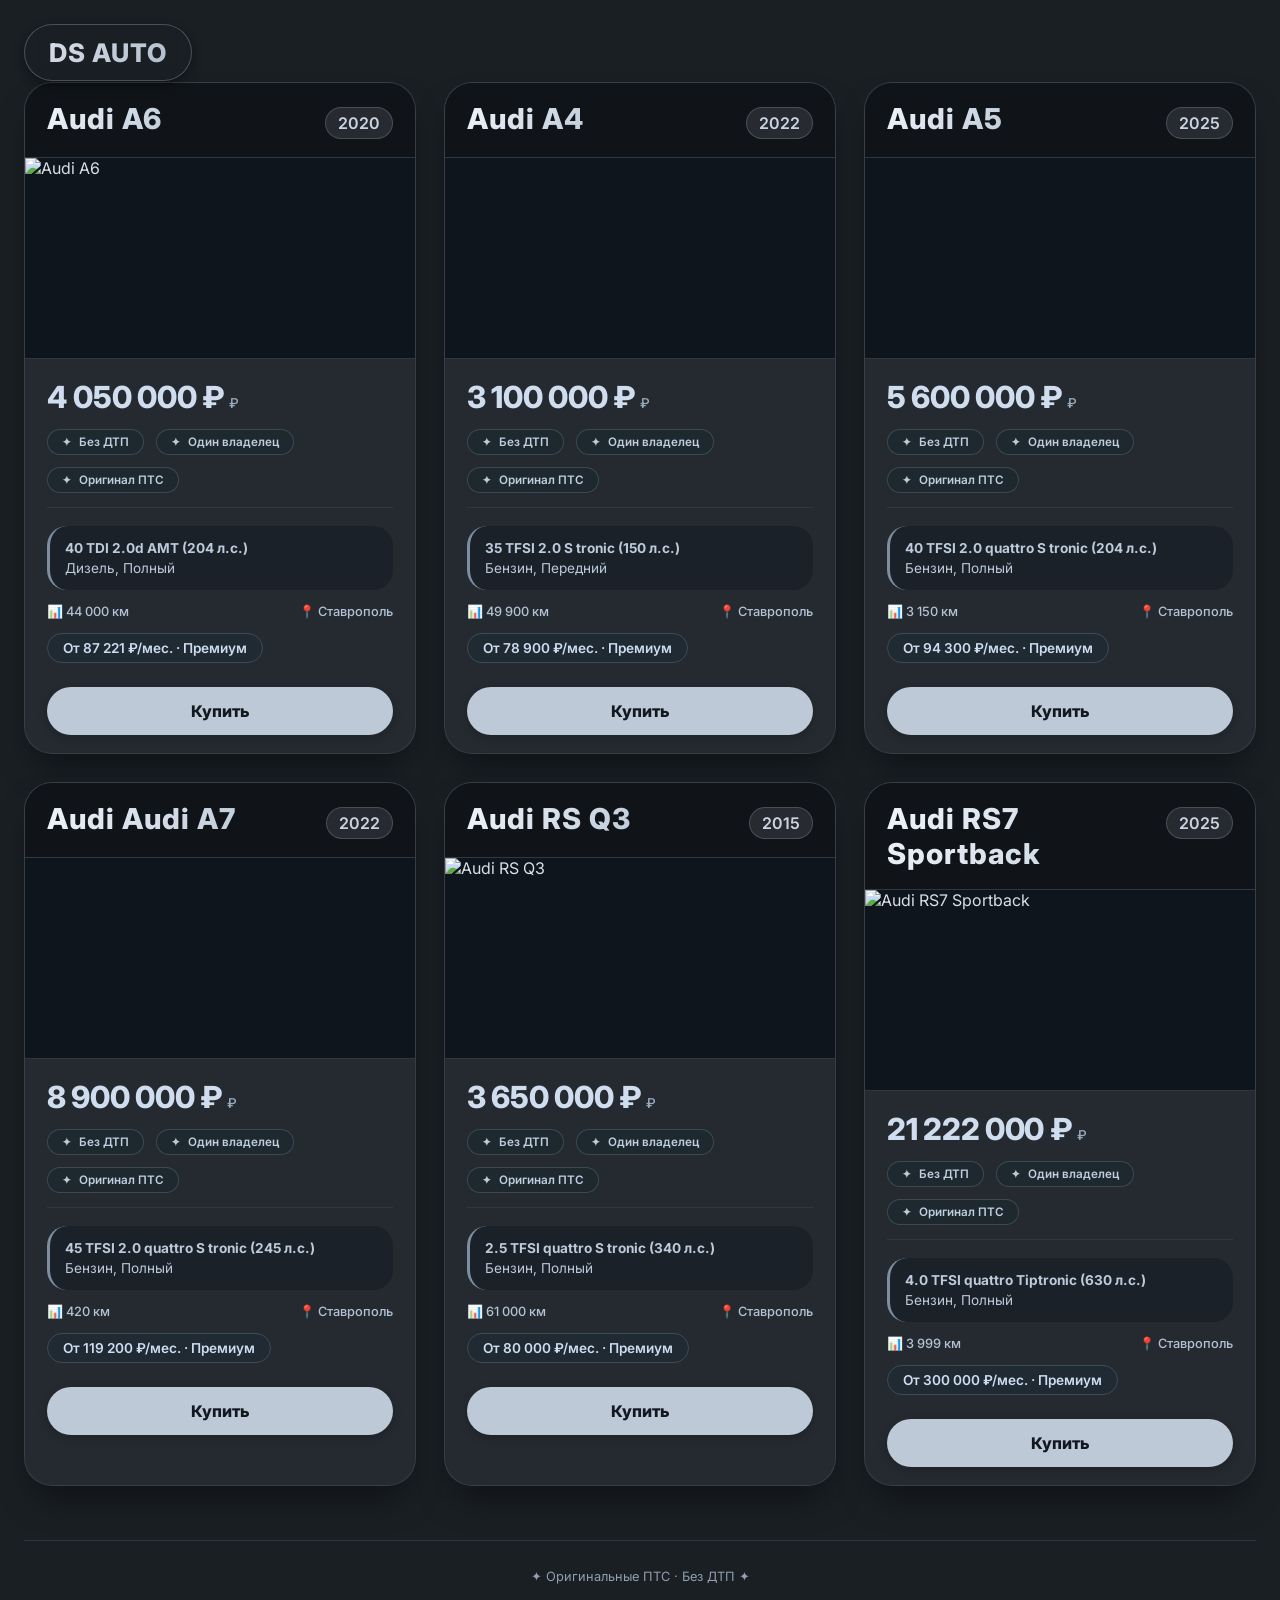
==== audi.html @ 07ce2bf0 "Add files via upload" ====
<!DOCTYPE html>
<html lang="ru">
<head>
    <meta charset="UTF-8">
    <meta name="viewport" content="width=device-width, initial-scale=1.0, user-scalable=yes">
    <title>DS Auto | Премиум автомобили</title>
    <link href="https://fonts.googleapis.com/css2?family=Inter:opsz,wght@14..32,300;14..32,400;14..32,500;14..32,600;14..32,700;14..32,800&display=swap" rel="stylesheet">
</head>
<body>
<link rel="stylesheet" href="css/cars.css">
<a href="main.html" class="logo-button" id="dsLogoBtn">DS AUTO</a>
<div class="container">
    <div class="page-header"></div>
    <div class="cars-grid" id="carsGrid"></div>
    <div class="footer-message">✦ Оригинальные ПТС · Без ДТП  ✦</div>
</div>
<div id="orderModal" class="modal">
    <div class="modal-content">
        <h3>Заказать автомобиль</h3>
        <div class="modal-sub" id="modalCarTitle">Выберите авто в карточке</div>
        <form id="buyerForm">
            <div class="form-group">
                <label> ФИО *</label>
                <input type="text" id="fullName" placeholder="Иванов Иван Петрович" autocomplete="name">
                <div class="error-msg" id="nameError">Укажите корректное ФИО (минимум два слова)</div>
            </div>
            <div class="form-group">
                <label>Номер телефона *</label>
                <input type="tel" id="phone" placeholder="+7 (999) 123-45-67" autocomplete="tel">
                <div class="error-msg" id="phoneError">Введите действующий номер (не менее 10 цифр)</div>
            </div>
            <div class="form-group">
                <label>Электронная почта *</label>
                <input type="email" id="email" placeholder="name@example.com" autocomplete="email">
                <div class="error-msg" id="emailError">Пример: client@dsauto.ru</div>
            </div>
            <div class="modal-buttons">
                <button type="submit" class="submit-btn">Оформить</button>
                <button type="button" class="cancel-btn" id="closeModalBtn">Отмена</button>
            </div>
        </form>
    </div>
</div>
<script>
    const carsData = [
        { brand: "Audi", model: "A6", year: 2020, price: 4050000, monthly: 87221, mileage: "44 000 км", engine: "40 TDI 2.0d AMT (204 л.с.)", fuelDrive: "Дизель, Полный", city: "Ставрополь", dtp: "Без ДТП", owners: "Один владелец", pts: "Оригинал ПТС", imageUrl: "https://avatars.mds.yandex.net/i?id=a0c311f051918c90ac5d1c8fabb1db43d8a12dde-7992926-images-thumbs&n=13", alt: "Audi A6 седан" },
        { brand: "Audi", model: "A4", year: 2022, price: 3100000, monthly: 78900, mileage: "49 900 км", engine: "35 TFSI 2.0 S tronic (150 л.с.)", fuelDrive: "Бензин, Передний", city: "Ставрополь", dtp: "Без ДТП", owners: "Один владелец", pts: "Оригинал ПТС", imageUrl: "https://avatars.mds.yandex.net/i?id=100f61be86f3e7baace656366517707c8abb739d-5577247-images-thumbs&n=13", alt: "A4" },
        { brand: "Audi", model: "A5", year: 2025, price: 5600000, monthly: 94300, mileage: "3 150 км", engine: "40 TFSI 2.0 quattro S tronic (204 л.с.)", fuelDrive: "Бензин, Полный", city: "Ставрополь", dtp: "Без ДТП", owners: "Один владелец", pts: "Оригинал ПТС", imageUrl: "https://avatars.mds.yandex.net/i?id=90ae31c64c3a62662906ea1524fc85106fe3b04d-4073135-images-thumbs&n=13", alt: "Audi A5" },
        { brand: "Audi", model: "Audi A7", year: 2022, price: 8900000, monthly: 119200, mileage: " 420 км", engine: "45 TFSI 2.0 quattro S tronic (245 л.с.)", fuelDrive: "Бензин, Полный", city: "Ставрополь", dtp: "Без ДТП", owners: "Один владелец", pts: "Оригинал ПТС", imageUrl: "https://avatars.mds.yandex.net/i?id=edc2cc7fa2bf9b4891b40d16d32c5d183ebad149-12472657-images-thumbs&n=13", alt: "Audi A7" },
        { brand: "Audi", model: "RS Q3", year: 2015, price: 3650000, monthly: 80000, mileage: "61 000 км", engine: "2.5 TFSI quattro S tronic (340 л.с.)", fuelDrive: "Бензин, Полный", city: "Ставрополь", dtp: "Без ДТП", owners: "Один владелец", pts: "Оригинал ПТС", imageUrl: "https://avatars.mds.yandex.net/i?id=b69d0952398f07074ceabf52a4d0ac27fda48026-5226469-images-thumbs&n=13", alt: "Audi RS Q3" },
        { brand: "Audi", model: "RS7 Sportback", year: 2025, price: 21222000, monthly: 300000, mileage: "3 999 км", engine: "4.0 TFSI quattro Tiptronic (630 л.с.)", fuelDrive: "Бензин, Полный", city: "Ставрополь", dtp: "Без ДТП", owners: "Один владелец", pts: "Оригинал ПТС", imageUrl: "https://avatars.mds.yandex.net/i?id=70d61485719d38b4a7ec6ce88c34633217853bac-5232238-images-thumbs&n=13", alt: "Audi RS7 Sportback" }
    ];

    function formatPrice(price) {
        return price.toLocaleString('ru-RU') + " ₽";
    }

    function showSuccessToast(carName, clientName) {
        const existingToast = document.querySelector('.success-toast');
        if (existingToast) existingToast.remove();
        const toast = document.createElement('div');
        toast.className = 'success-toast';        
        const firstName = clientName.trim().split(/\s+/)[0] || 'Клиент';        
        toast.innerHTML = `
            <div class="toast-icon">✓</div>
            <div class="toast-content">
                <strong>Заявка успешно принята! 🚀</strong>
                <p>${firstName}, ваш запрос на <strong>${carName}</strong> получен.<br>Менеджер DS Auto свяжется с вами в течение 15 минут.</p>
            </div>
        `;
        
        document.body.appendChild(toast);        
        setTimeout(() => {
            toast.classList.add('show');
        }, 10);      
        setTimeout(() => {
            toast.classList.remove('show');
            setTimeout(() => {
                if (toast.parentNode) toast.remove();
            }, 400);
        }, 4800);
    }

    function renderCards() {
        const grid = document.getElementById('carsGrid');
        if (!grid) return;
        grid.innerHTML = '';
        carsData.forEach((car) => {
            const card = document.createElement('div');
            card.className = 'car-card';
            const brandDiv = document.createElement('div');
            brandDiv.className = 'card-brand';
            brandDiv.innerHTML = `
                <div class="brand-name">${car.brand} ${car.model}</div>
                <div class="brand-year">${car.year}</div>
            `;
            
            const imageWrapper = document.createElement('div');
            imageWrapper.className = 'image-wrapper';
            const img = document.createElement('img');
            img.src = car.imageUrl;
            img.alt = car.alt || `${car.brand} ${car.model}`;
            img.className = 'car-image';
            img.loading = "lazy";
            img.onerror = function() {
                this.src = "https://placehold.co/800x500/1a2128/9eb0c2?text=" + encodeURIComponent(car.brand + " " + car.model);
                this.alt = `${car.brand} ${car.model}`;
            };
            imageWrapper.appendChild(img);
            
            const contentDiv = document.createElement('div');
            contentDiv.className = 'card-content';
            
            const priceSpan = document.createElement('div');
            priceSpan.className = 'price';
            priceSpan.innerHTML = `${formatPrice(car.price)} <small>₽</small>`;
            
            const badgesDiv = document.createElement('div');
            badgesDiv.className = 'badge-stats';
            badgesDiv.innerHTML = `
                <span class="chip">${car.dtp}</span>
                <span class="chip">${car.owners}</span>
                <span class="chip">${car.pts}</span>
            `;
            
            const specsDiv = document.createElement('div');
            specsDiv.className = 'specs';
            specsDiv.innerHTML = `<strong>${car.engine}</strong><br>${car.fuelDrive}`;
            const mileLoc = document.createElement('div');
            mileLoc.className = 'mileage-location';
            mileLoc.innerHTML = `
                <span>📊 ${car.mileage}</span>
                <span>📍 ${car.city}</span>
            `;
            
            const monthlySpan = document.createElement('div');
            monthlySpan.className = 'monthly';
            monthlySpan.innerHTML = `От ${car.monthly.toLocaleString('ru-RU')} ₽/мес. · Премиум`; 
            const buyBtn = document.createElement('button');
            buyBtn.className = 'btn-buy';
            buyBtn.innerText = 'Купить';
            buyBtn.addEventListener('click', (e) => {
                e.preventDefault();
                openOrderModal(car);
            });
            
            contentDiv.appendChild(priceSpan);
            contentDiv.appendChild(badgesDiv);
            contentDiv.appendChild(specsDiv);
            contentDiv.appendChild(mileLoc);
            contentDiv.appendChild(monthlySpan);
            contentDiv.appendChild(buyBtn);
            card.appendChild(brandDiv);
            card.appendChild(imageWrapper);
            card.appendChild(contentDiv);
            grid.appendChild(card);
        });
    }

    const modal = document.getElementById('orderModal');
    const modalCarTitleSpan = document.getElementById('modalCarTitle');
    let currentSelectedCar = null;

    function openOrderModal(car) {
        currentSelectedCar = car;
        modalCarTitleSpan.innerText = `${car.brand} ${car.model} · ${car.year}  |  ${formatPrice(car.price)}`;
        document.getElementById('fullName').value = '';
        document.getElementById('phone').value = '';
        document.getElementById('email').value = '';
        hideAllErrors();
        modal.classList.add('active');
    }

    function closeModal() {
        modal.classList.remove('active');
        currentSelectedCar = null;
    }

    function hideAllErrors() {
        document.getElementById('nameError').style.display = 'none';
        document.getElementById('phoneError').style.display = 'none';
        document.getElementById('emailError').style.display = 'none';
    }

    function validateForm() {
        let isValid = true;
        const fullName = document.getElementById('fullName').value.trim();
        const phone = document.getElementById('phone').value.trim();
        const email = document.getElementById('email').value.trim();
        
        const nameWords = fullName.split(/\s+/);
        if (fullName.length < 5 || nameWords.length < 2) {
            document.getElementById('nameError').style.display = 'block';
            isValid = false;
        } else {
            document.getElementById('nameError').style.display = 'none';
        }
        
        const phoneDigits = phone.replace(/[\s\(\)\-\+]/g, '');
        if (phoneDigits.length < 10 || phoneDigits.length > 15 || !/^[\d]+$/.test(phoneDigits)) {
            document.getElementById('phoneError').style.display = 'block';
            isValid = false;
        } else {
            document.getElementById('phoneError').style.display = 'none';
        }
        
        const emailPattern = /^[^\s@]+@([^\s@]+\.)+[^\s@]+$/;
        if (!emailPattern.test(email)) {
            document.getElementById('emailError').style.display = 'block';
            isValid = false;
        } else {
            document.getElementById('emailError').style.display = 'none';
        }
        return isValid;
    }

    const form = document.getElementById('buyerForm');
    form.addEventListener('submit', (e) => {
        e.preventDefault();
        if (!validateForm()) return;
        
        const fullName = document.getElementById('fullName').value.trim();
        const phone = document.getElementById('phone').value.trim();
        const email = document.getElementById('email').value.trim();
        
        const carInfo = currentSelectedCar ? `${currentSelectedCar.brand} ${currentSelectedCar.model} (${currentSelectedCar.year})` : 'Автомобиль DS Auto';
        
        showSuccessToast(carInfo, fullName);
        
        console.log(`✅ Заявка: ${fullName}, ${phone}, ${email}, Авто: ${carInfo}`);
        
        closeModal();
        form.reset();
        hideAllErrors();
    });
    
    window.addEventListener('click', (e) => {
        if (e.target === modal) closeModal();
    });
    document.getElementById('closeModalBtn').addEventListener('click', closeModal);
    
    const nameInp = document.getElementById('fullName');
    const phoneInp = document.getElementById('phone');
    const emailInp = document.getElementById('email');
    nameInp.addEventListener('input', () => document.getElementById('nameError').style.display = 'none');
    phoneInp.addEventListener('input', () => document.getElementById('phoneError').style.display = 'none');
    emailInp.addEventListener('input', () => document.getElementById('emailError').style.display = 'none');
    
    const logoBtn = document.getElementById('dsLogoBtn');
    logoBtn.addEventListener('click', () => {
        window.scrollTo({ top: 0, behavior: 'smooth' });

        const tempMsg = document.createElement('div');
        tempMsg.innerText = 'Добро пожаловать в DS Auto';
        tempMsg.style.position = 'fixed';
        tempMsg.style.bottom = '30px';
        tempMsg.style.left = '50%';
        tempMsg.style.transform = 'translateX(-50%)';
        tempMsg.style.backgroundColor = '#2d3741';
        tempMsg.style.color = '#e0e9f2';
        tempMsg.style.padding = '12px 24px';
        tempMsg.style.borderRadius = '60px';
        tempMsg.style.fontWeight = '600';
        tempMsg.style.zIndex = '1200';
        tempMsg.style.backdropFilter = 'blur(12px)';
        tempMsg.style.border = '1px solid rgba(210,220,240,0.3)';
        tempMsg.style.fontSize = '0.9rem';
        document.body.appendChild(tempMsg);
        setTimeout(() => {
            tempMsg.style.opacity = '0';
            setTimeout(() => tempMsg.remove(), 500);
        }, 1800);
        if (modal.classList.contains('active')) closeModal();
    });
    
    renderCards();
</script>
</body>
</html>
---- css/cars.css ----
* {
            margin: 0;
            padding: 0;
            box-sizing: border-box;
        }

        body {
            background: #1a1f24;
            font-family: 'Inter', sans-serif;
            padding: 40px 24px;
            color: #d9dfe8;
        }

        .container {
            max-width: 1400px;
            margin: 0 auto;
            position: relative;
        }

        /* Логотип */
        .logo-button {
            position: fixed;
            top: 24px;
            left: 24px;
            z-index: 1100;
            background: #101418;
            backdrop-filter: blur(8px);
            padding: 12px 24px;
            border-radius: 60px;
            text-decoration: none;
            font-weight: 800;
            font-size: 1.6rem;
            letter-spacing: 1px;
            background: linear-gradient(135deg, #e0e6ef 0%, #b9c4d1 70%, #a0b0bf 100%);
            background-clip: text;
            -webkit-background-clip: text;
            color: transparent;
            border: 1px solid rgba(190, 200, 210, 0.3);
            transition: all 0.25s ease;
            box-shadow: 0 4px 12px rgba(0,0,0,0.4);
            font-family: 'Inter', sans-serif;
            cursor: pointer;
        }

        .logo-button:hover {
            transform: scale(1.02);
            border-color: rgba(210, 220, 240, 0.6);
            box-shadow: 0 6px 18px rgba(0,0,0,0.5);
            background: linear-gradient(135deg, #f0f6ff, #c8d4e4);
            background-clip: text;
            -webkit-background-clip: text;
        }

        .page-header {
            margin-bottom: 42px;
            text-align: center;
            margin-top: 20px;
        }

        .page-header h1 {
            font-size: 3rem;
            font-weight: 800;
            background: linear-gradient(135deg, #e0e6ef 0%, #b9c4d1 70%, #a0b0bf 100%);
            background-clip: text;
            -webkit-background-clip: text;
            color: transparent;
            letter-spacing: -0.5px;
        }

        .cars-grid {
            display: grid;
            grid-template-columns: repeat(auto-fill, minmax(350px, 1fr));
            gap: 28px;
            margin-top: 24px;
        }

        .car-card {
            background: #242a30;
            border-radius: 28px;
            overflow: hidden;
            box-shadow: 0 20px 35px -12px rgba(0, 0, 0, 0.5);
            transition: all 0.25s ease;
            display: flex;
            flex-direction: column;
            border: 1px solid rgba(190, 200, 210, 0.12);
        }

        .car-card:hover {
            transform: translateY(-6px);
            box-shadow: 0 28px 40px -14px black;
            border-color: rgba(192, 202, 215, 0.3);
        }

        .card-brand {
            background: #101418;
            padding: 18px 22px;
            display: flex;
            justify-content: space-between;
            align-items: baseline;
            border-bottom: 1px solid #2f3740;
        }

        .brand-name {
            font-size: 1.8rem;
            font-weight: 800;
            letter-spacing: 1px;
            background: linear-gradient(125deg, #f0f4fa, #c0ccda);
            background-clip: text;
            -webkit-background-clip: text;
            color: transparent;
        }

        .brand-year {
            font-size: 1rem;
            font-weight: 600;
            background: rgba(200, 210, 225, 0.12);
            padding: 5px 12px;
            border-radius: 40px;
            color: #cbd5e2;
            border: 0.5px solid rgba(210, 220, 235, 0.2);
        }

        .car-image {
            width: 100%;
            height: 200px;
            object-fit: cover;
            display: block;
            background: #0f151c;
            transition: transform 0.3s ease;
        }
        
        .car-card:hover .car-image {
            transform: scale(1.02);
        }
        
        .image-wrapper {
            overflow: hidden;
            position: relative;
            background: #0a0f14;
            border-bottom: 1px solid #2f3842;
        }

        .card-content {
            padding: 20px 22px 18px 22px;
            flex: 1;
        }

        .price {
            font-size: 1.9rem;
            font-weight: 800;
            color: #cfddee;
            margin-bottom: 14px;
            letter-spacing: -0.3px;
        }

        .price small {
            font-size: 0.85rem;
            font-weight: 500;
            color: #98a9bb;
        }

        .badge-stats {
            display: flex;
            flex-wrap: wrap;
            gap: 12px;
            margin-bottom: 18px;
            border-bottom: 1px solid #2e3842;
            padding-bottom: 14px;
        }

        .chip {
            background: #1e282f;
            padding: 5px 14px;
            border-radius: 40px;
            font-size: 0.73rem;
            font-weight: 600;
            color: #bfcfdf;
            display: inline-flex;
            align-items: center;
            gap: 8px;
            border: 0.5px solid rgba(180, 200, 220, 0.2);
        }

        .chip::before {
            content: "✦";
            font-weight: bold;
            font-size: 0.7rem;
            color: #bccbd9;
        }

        .specs {
            margin: 12px 0 12px;
            font-size: 0.85rem;
            line-height: 1.48;
            color: #bdcadb;
            background: #1a2128;
            padding: 12px 15px;
            border-radius: 20px;
            border-left: 3px solid #7c8ea0;
        }

        .mileage-location {
            display: flex;
            justify-content: space-between;
            font-size: 0.8rem;
            margin: 14px 0 8px;
            color: #b3c2d4;
            font-weight: 500;
        }

        .monthly {
            font-weight: 600;
            font-size: 0.85rem;
            background: #1f2a33;
            display: inline-block;
            padding: 6px 15px;
            border-radius: 28px;
            margin: 6px 0 16px;
            color: #cddcf0;
            border: 0.5px solid #3e4a56;
        }

        .btn-buy {
            background: #bdc9d6;
            border: none;
            padding: 14px 0;
            width: 100%;
            font-size: 1rem;
            font-weight: 800;
            color: #11181f;
            border-radius: 60px;
            cursor: pointer;
            transition: 0.2s;
            margin-top: 8px;
            font-family: 'Inter', sans-serif;
            box-shadow: 0 3px 10px rgba(0,0,0,0.2);
        }

        .btn-buy:hover {
            background: #e0e9f2;
            color: #0a1117;
            transform: scale(0.98);
        }

        .modal {
            display: none;
            position: fixed;
            top: 0;
            left: 0;
            width: 100%;
            height: 100%;
            background-color: rgba(0, 0, 0, 0.85);
            backdrop-filter: blur(8px);
            align-items: center;
            justify-content: center;
            z-index: 1000;
        }

        .modal.active {
            display: flex;
        }

        .modal-content {
            background: #1e242b;
            max-width: 480px;
            width: 90%;
            border-radius: 38px;
            padding: 32px 28px 38px;
            box-shadow: 0 30px 45px rgba(0,0,0,0.6);
            animation: fadeSlideUp 0.27s ease;
            border: 1px solid rgba(190, 200, 215, 0.25);
        }

        @keyframes fadeSlideUp {
            from {
                opacity: 0;
                transform: translateY(24px);
            }
            to {
                opacity: 1;
                transform: translateY(0);
            }
        }

        .modal-content h3 {
            font-size: 1.9rem;
            font-weight: 700;
            margin-bottom: 8px;
            background: linear-gradient(125deg, #eef3fc, #c5d1e0);
            background-clip: text;
            -webkit-background-clip: text;
            color: transparent;
        }

        .modal-sub {
            color: #a5b7ca;
            margin-bottom: 26px;
            font-size: 0.9rem;
            border-left: 3px solid #9eb0c2;
            padding-left: 14px;
            font-weight: 500;
        }

        .form-group {
            margin-bottom: 22px;
        }

        .form-group label {
            font-weight: 600;
            display: block;
            margin-bottom: 8px;
            font-size: 0.85rem;
            color: #ccd9e8;
        }

        .form-group input {
            width: 100%;
            padding: 14px 18px;
            border: 1.5px solid #323e48;
            border-radius: 32px;
            font-size: 0.95rem;
            background: #10151b;
            color: #eef3fc;
            font-family: 'Inter', sans-serif;
        }

        .form-group input:focus {
            outline: none;
            border-color: #b0c2d4;
            box-shadow: 0 0 0 3px rgba(160, 180, 200, 0.3);
            background: #181f26;
        }

        .modal-buttons {
            display: flex;
            gap: 15px;
            margin-top: 32px;
        }

        .submit-btn {
            background: #b7c5d4;
            color: #0d151d;
            border: none;
            padding: 12px 0;
            flex: 1;
            border-radius: 50px;
            font-weight: 800;
            font-size: 1rem;
            cursor: pointer;
            transition: 0.2s;
        }

        .cancel-btn {
            background: #2b3540;
            border: 1px solid #4c5b68;
            flex: 1;
            border-radius: 50px;
            font-weight: 600;
            cursor: pointer;
            color: #cbdae9;
        }

        .submit-btn:hover {
            background: #dae6f2;
            color: #000000;
        }

        .cancel-btn:hover {
            background: #3b4856;
            border-color: #8a9bb0;
        }

        .error-msg {
            color: #f0a3a3;
            font-size: 0.7rem;
            margin-top: 6px;
            display: none;
        }

        .success-toast {
            position: fixed;
            bottom: 40px;
            left: 50%;
            transform: translateX(-50%) translateY(30px);
            background: #1b2c2c;
            backdrop-filter: blur(16px);
            background: linear-gradient(135deg, #1f2e2e, #182323);
            border-left: 5px solid #b7d968;
            border-radius: 48px;
            padding: 18px 28px;
            display: flex;
            align-items: center;
            gap: 16px;
            box-shadow: 0 20px 35px -8px black, 0 0 0 1px rgba(180, 210, 150, 0.3);
            z-index: 2000;
            opacity: 0;
            transition: all 0.35s cubic-bezier(0.2, 0.9, 0.4, 1.1);
            pointer-events: none;
            font-family: 'Inter', sans-serif;
            max-width: 460px;
            width: max-content;
        }

        .success-toast.show {
            opacity: 1;
            transform: translateX(-50%) translateY(0);
            pointer-events: auto;
        }

        .toast-icon {
            background: #b7d968;
            width: 42px;
            height: 42px;
            border-radius: 60px;
            display: flex;
            align-items: center;
            justify-content: center;
            font-size: 24px;
            font-weight: 800;
            color: #1a2a1a;
            box-shadow: 0 2px 8px rgba(0,0,0,0.3);
        }

        .toast-content {
            color: #eef3fc;
        }

        .toast-content strong {
            font-size: 1rem;
            font-weight: 700;
            display: block;
            color: #e7f5b2;
        }

        .toast-content p {
            font-size: 0.8rem;
            margin-top: 4px;
            opacity: 0.85;
        }

        .footer-message {
            text-align: center;
            margin-top: 54px;
            font-size: 0.8rem;
            color: #8f9eb0;
            border-top: 1px solid #2c3843;
            padding-top: 28px;
        }

        @media (max-width: 720px) {
            body {
                padding: 24px 16px;
            }
            .logo-button {
                top: 16px;
                left: 16px;
                padding: 8px 20px;
                font-size: 1.3rem;
            }
            .success-toast {
                width: 90%;
                padding: 14px 20px;
                bottom: 20px;
            }
            .price {
                font-size: 1.65rem;
            }
        }
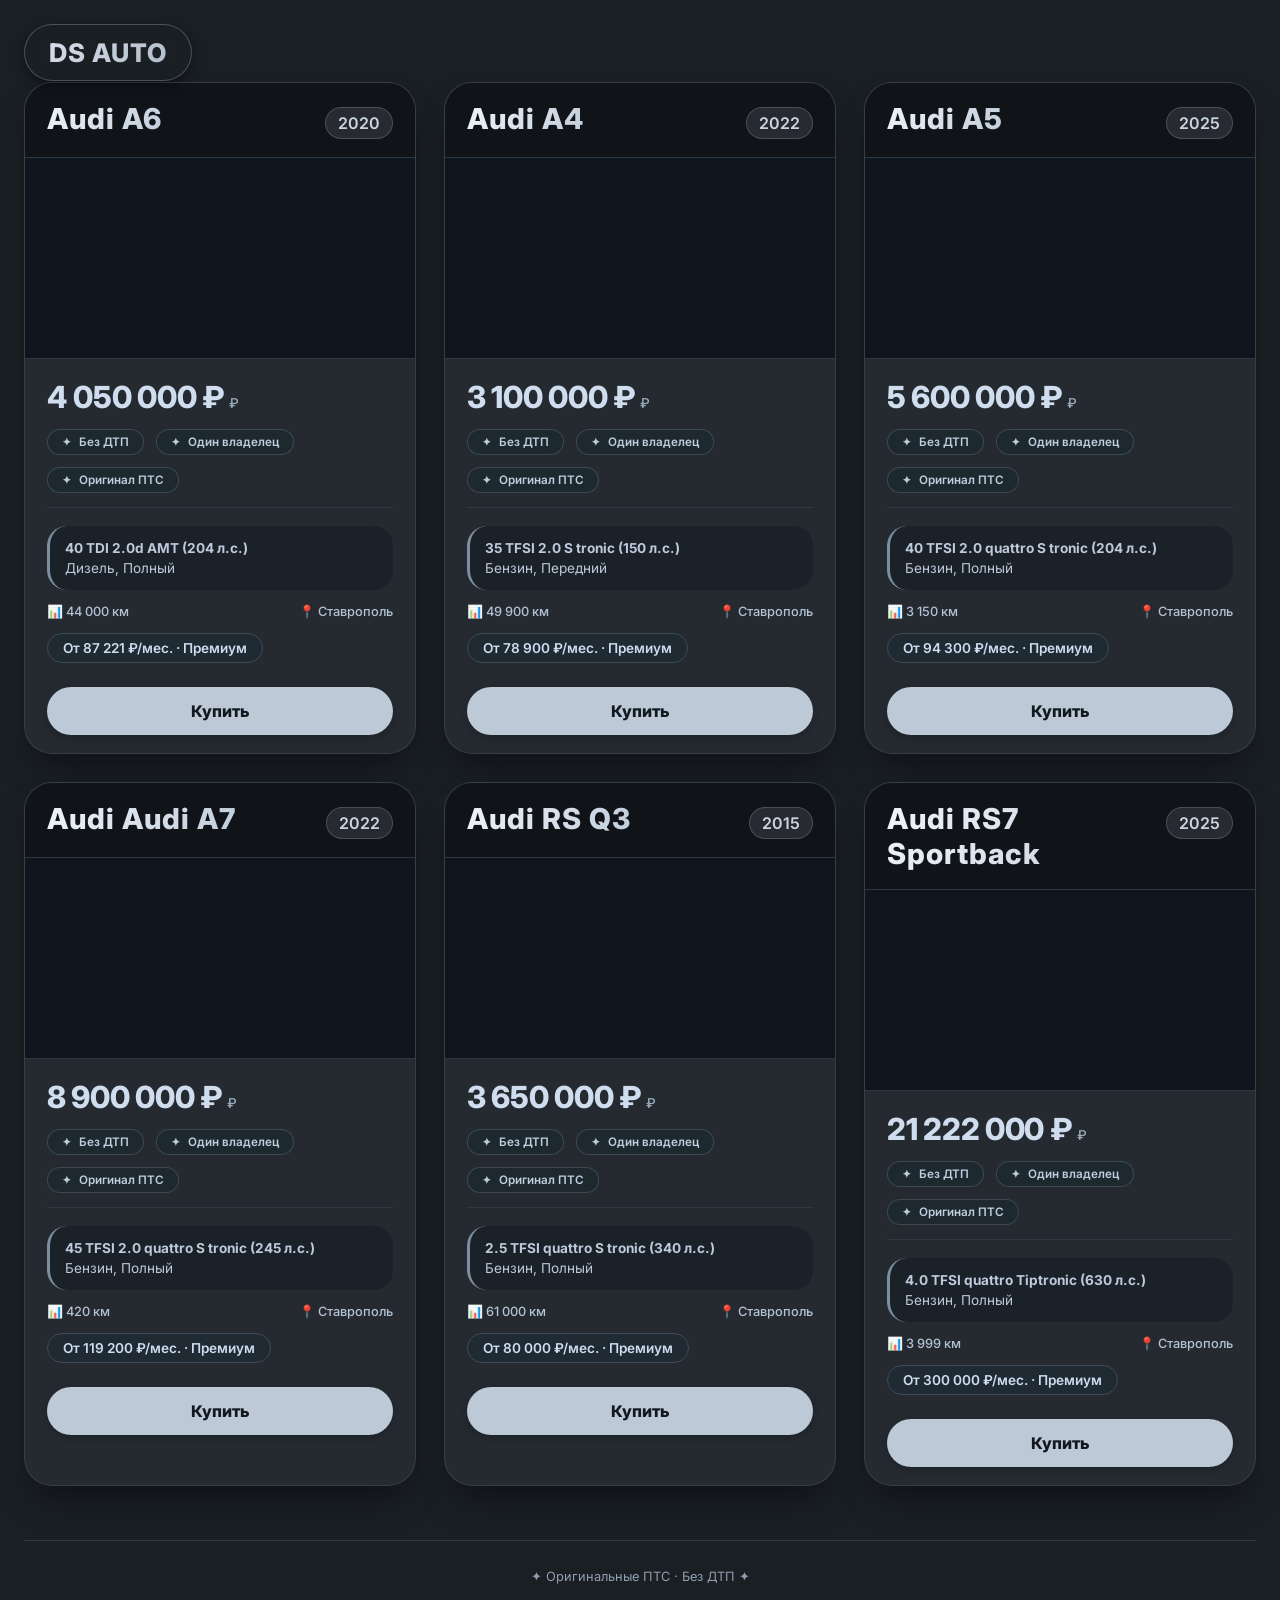
==== commit 5a34cd12: "update" ====
--- a/audi.html
+++ b/audi.html
@@ -8,7 +8,7 @@
 </head>
 <body>
 <link rel="stylesheet" href="css/cars.css">
-<a href="main.html" class="logo-button" id="dsLogoBtn">DS AUTO</a>
+<a href="index.html" class="logo-button" id="dsLogoBtn">DS AUTO</a>
 <div class="container">
     <div class="page-header"></div>
     <div class="cars-grid" id="carsGrid"></div>
